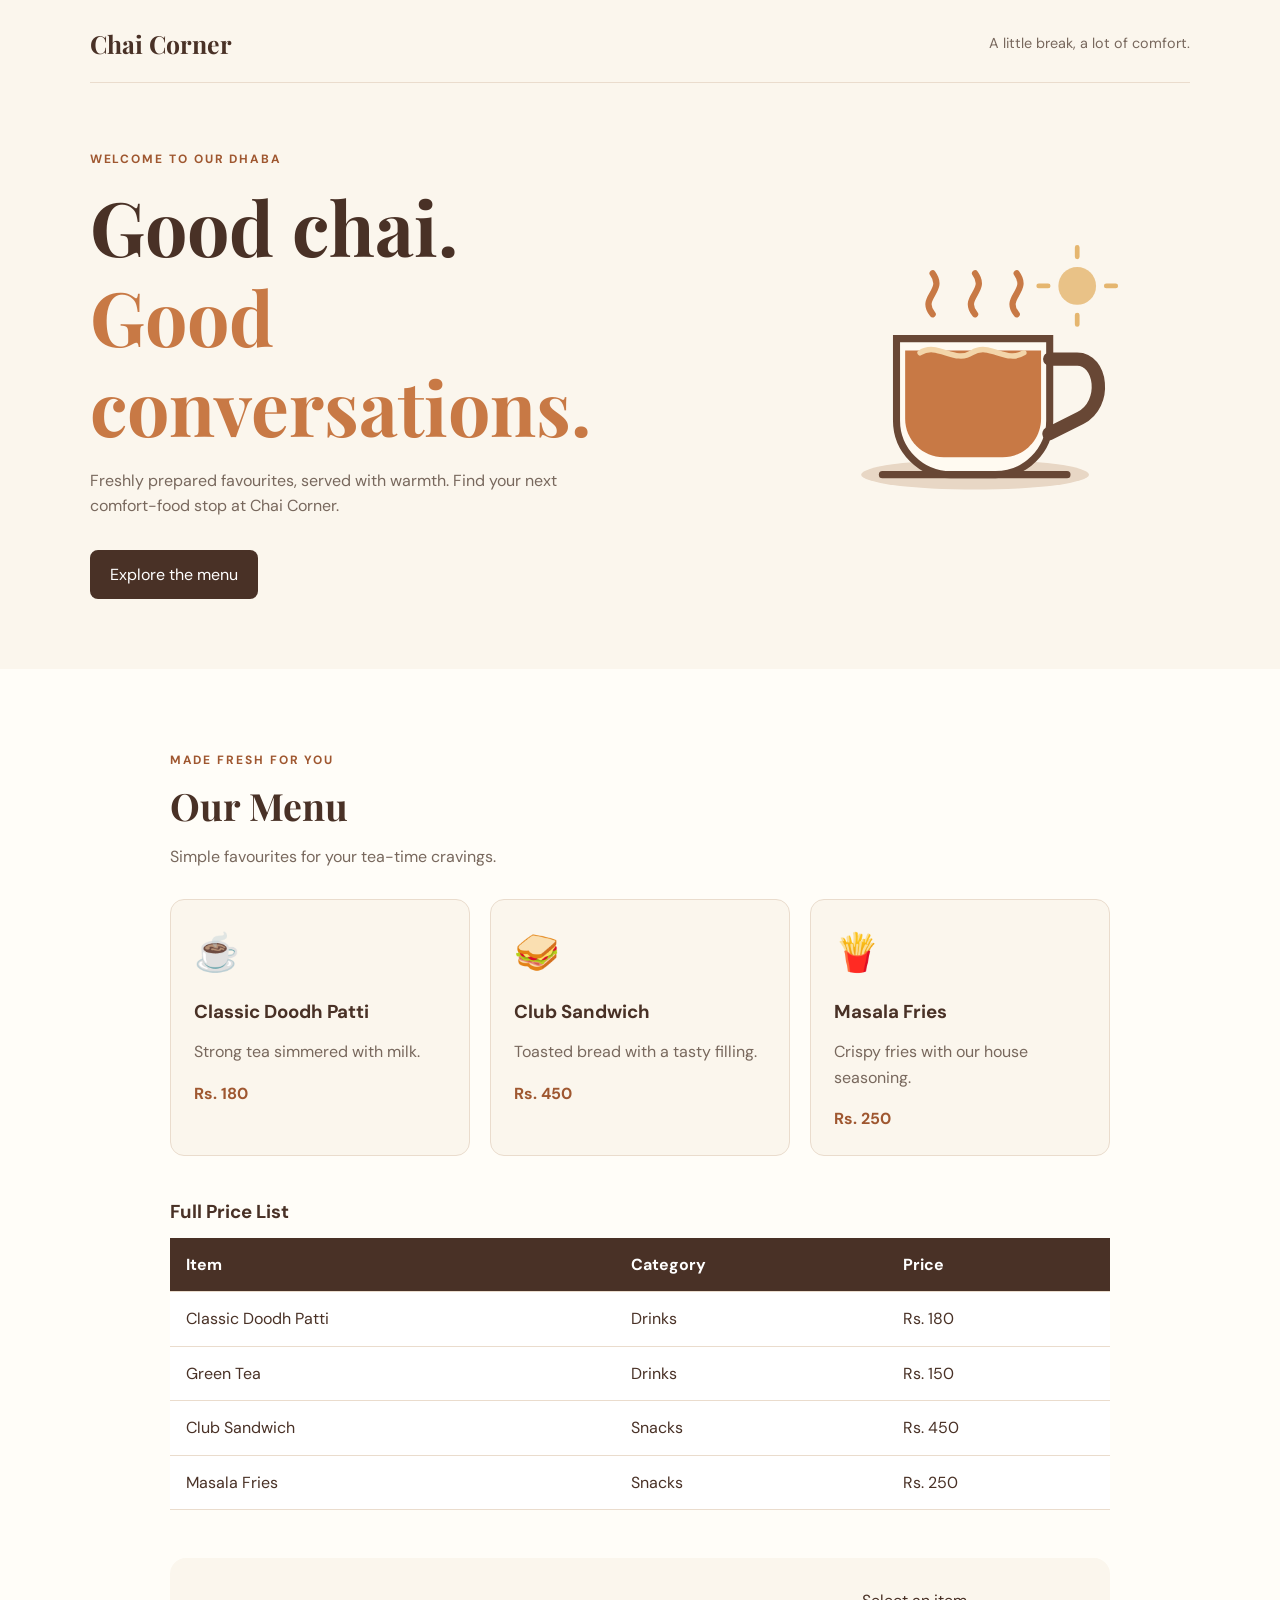
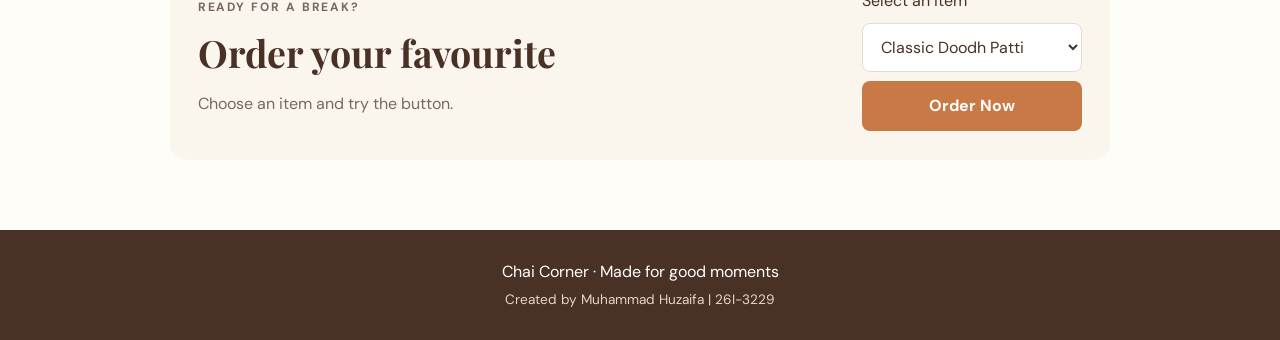
==== index.html @ 561e9e84 "Add lab 11 page" ====
<!DOCTYPE html>
<html lang="en">
<head>
    <!-- Student: Muhammad Huzaifa | Roll No: 26I-3229 | Section: E -->
    <meta charset="UTF-8">
    <meta name="viewport" content="width=device-width, initial-scale=1.0">
    <title>Chai Corner</title>
    <link rel="stylesheet" href="style.css">
</head>
<body>
    <header class="hero">
        <nav class="navbar">
            <a class="brand" href="#">Chai Corner</a>
            <span class="tagline">A little break, a lot of comfort.</span>
        </nav>
        <div class="hero-content">
            <div>
                <p class="eyebrow">WELCOME TO OUR DHABA</p>
                <h1>Good chai.<br><span>Good conversations.</span></h1>
                <p class="intro">Freshly prepared favourites, served with warmth. Find your next comfort-food stop at Chai Corner.</p>
                <a class="menu-link" href="#menu">Explore the menu</a>
            </div>
            <img class="hero-image" src="images/chai-cup.svg" alt="Illustration of a cup of chai">
        </div>
    </header>

    <main>
        <section class="section" id="menu">
            <p class="eyebrow">MADE FRESH FOR YOU</p>
            <h2>Our Menu</h2>
            <p class="section-intro">Simple favourites for your tea-time cravings.</p>

            <div class="menu-grid">
                <article class="menu-card">
                    <div class="food-icon">☕</div>
                    <h3>Classic Doodh Patti</h3>
                    <p>Strong tea simmered with milk.</p>
                    <strong>Rs. 180</strong>
                </article>
                <article class="menu-card">
                    <div class="food-icon">🥪</div>
                    <h3>Club Sandwich</h3>
                    <p>Toasted bread with a tasty filling.</p>
                    <strong>Rs. 450</strong>
                </article>
                <article class="menu-card">
                    <div class="food-icon">🍟</div>
                    <h3>Masala Fries</h3>
                    <p>Crispy fries with our house seasoning.</p>
                    <strong>Rs. 250</strong>
                </article>
            </div>

            <h3 class="table-heading">Full Price List</h3>
            <div class="table-wrap">
                <table>
                    <thead>
                        <tr><th>Item</th><th>Category</th><th>Price</th></tr>
                    </thead>
                    <tbody>
                        <tr><td>Classic Doodh Patti</td><td>Drinks</td><td>Rs. 180</td></tr>
                        <tr><td>Green Tea</td><td>Drinks</td><td>Rs. 150</td></tr>
                        <tr><td>Club Sandwich</td><td>Snacks</td><td>Rs. 450</td></tr>
                        <tr><td>Masala Fries</td><td>Snacks</td><td>Rs. 250</td></tr>
                    </tbody>
                </table>
            </div>

            <div class="order-panel">
                <div>
                    <p class="eyebrow">READY FOR A BREAK?</p>
                    <h2>Order your favourite</h2>
                    <p>Choose an item and try the button.</p>
                </div>
                <div class="order-controls">
                    <label for="item-choice">Select an item</label>
                    <select id="item-choice">
                        <option>Classic Doodh Patti</option>
                        <option>Green Tea</option>
                        <option>Club Sandwich</option>
                        <option>Masala Fries</option>
                    </select>
                    <button type="button" onclick="placeOrder()">Order Now</button>
                </div>
            </div>
        </section>
    </main>

    <footer>
        <p>Chai Corner · Made for good moments</p>
        <p class="student">Created by Muhammad Huzaifa | 26I-3229</p>
    </footer>

    <script src="script.js"></script>
</body>
</html>
---- style.css ----
/* Student: Muhammad Huzaifa | Roll No: 26I-3229 | Section: E */
@import url('https://fonts.googleapis.com/css2?family=DM+Sans:wght@400;500;600;700&family=Playfair+Display:wght@600;700&display=swap');

:root {
    --cream: #fbf6ed;
    --paper: #fffdf8;
    --brown: #493126;
    --muted: #78685d;
    --orange: #c87945;
    --orange-dark: #9f5730;
    --line: #eadccd;
}

* { box-sizing: border-box; }
html { scroll-behavior: smooth; }
body {
    margin: 0;
    background: var(--paper);
    color: var(--brown);
    font-family: 'DM Sans', Arial, sans-serif;
    line-height: 1.6;
}
.hero {
    background: var(--cream);
    padding: 24px max(7%, calc((100% - 1120px) / 2)) 70px;
}
.navbar {
    display: flex;
    justify-content: space-between;
    align-items: center;
    gap: 16px;
    border-bottom: 1px solid var(--line);
    padding-bottom: 18px;
}
.brand {
    color: var(--brown);
    text-decoration: none;
    font-family: 'Playfair Display', Georgia, serif;
    font-size: 1.55rem;
    font-weight: 700;
}
.tagline { color: var(--muted); font-size: .9rem; }
.hero-content {
    display: grid;
    grid-template-columns: 1.2fr .8fr;
    align-items: center;
    gap: 45px;
    padding-top: 55px;
}
.eyebrow {
    color: var(--orange-dark);
    font-size: .75rem;
    font-weight: 700;
    letter-spacing: .16em;
}
h1, h2, h3 { line-height: 1.2; }
h1 {
    font-family: 'Playfair Display', Georgia, serif;
    font-size: clamp(2.7rem, 6vw, 4.7rem);
    margin: 12px 0;
}
h1 span { color: var(--orange); }
.intro { color: var(--muted); max-width: 510px; }
.menu-link {
    display: inline-block;
    margin-top: 15px;
    background: var(--brown);
    color: white;
    padding: 12px 20px;
    border-radius: 8px;
    text-decoration: none;
}
.menu-link:hover, button:hover { background: var(--orange-dark); }
.hero-image { width: 100%; max-width: 330px; justify-self: center; }
.section { max-width: 1120px; margin: auto; padding: 70px 7%; }
.section h2, .order-panel h2 {
    font-family: 'Playfair Display', Georgia, serif;
    font-size: 2.35rem;
    margin: 5px 0;
}
.section-intro, .menu-card p, .order-panel p { color: var(--muted); }
.menu-grid {
    display: grid;
    grid-template-columns: repeat(3, 1fr);
    gap: 20px;
    margin: 30px 0 45px;
}
.menu-card {
    background: var(--cream);
    border: 1px solid var(--line);
    border-radius: 14px;
    padding: 23px;
}
.food-icon { font-size: 2.3rem; }
.menu-card h3 { margin-bottom: 5px; }
.menu-card strong { color: var(--orange-dark); }
.table-heading { margin-bottom: 14px; }
.table-wrap { overflow-x: auto; }
table { width: 100%; border-collapse: collapse; background: white; }
th, td { padding: 14px 16px; text-align: left; border-bottom: 1px solid var(--line); }
th { background: var(--brown); color: white; }
.order-panel {
    margin-top: 48px;
    padding: 28px;
    border-radius: 16px;
    background: var(--cream);
    display: flex;
    justify-content: space-between;
    align-items: center;
    gap: 25px;
}
.order-controls { display: grid; gap: 9px; min-width: 220px; }
select, button {
    font: inherit;
    padding: 12px 14px;
    border-radius: 8px;
}
select { border: 1px solid var(--line); background: white; color: var(--brown); }
button {
    border: 0;
    background: var(--orange);
    color: white;
    font-weight: 700;
    cursor: pointer;
}
footer {
    background: var(--brown);
    color: white;
    text-align: center;
    padding: 25px;
}
footer p { margin: 4px; }
.student { color: #e8d4c5; font-size: .85rem; }

@media (max-width: 700px) {
    .hero-content { grid-template-columns: 1fr; text-align: center; }
    .hero-image { max-width: 220px; }
    .menu-grid { grid-template-columns: 1fr; }
    .order-panel { align-items: stretch; flex-direction: column; }
    .navbar { align-items: flex-start; flex-direction: column; }
}
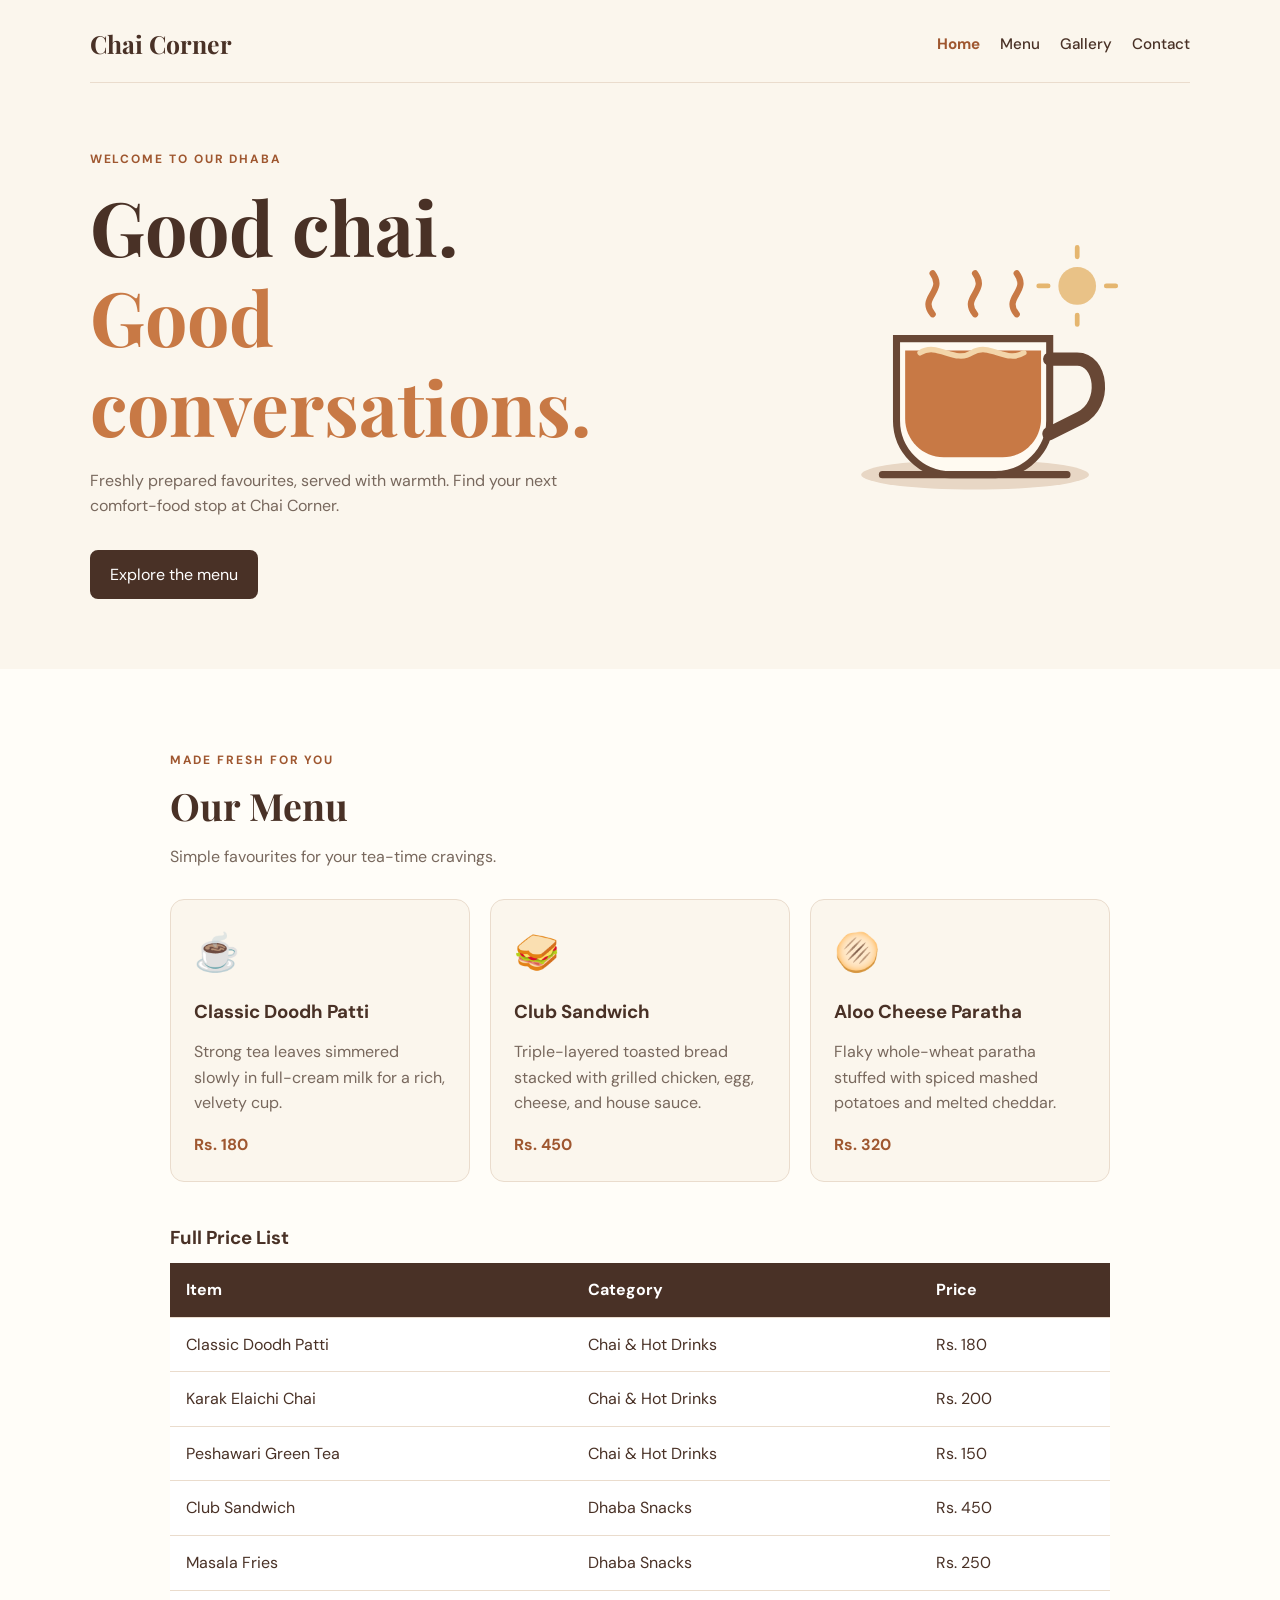
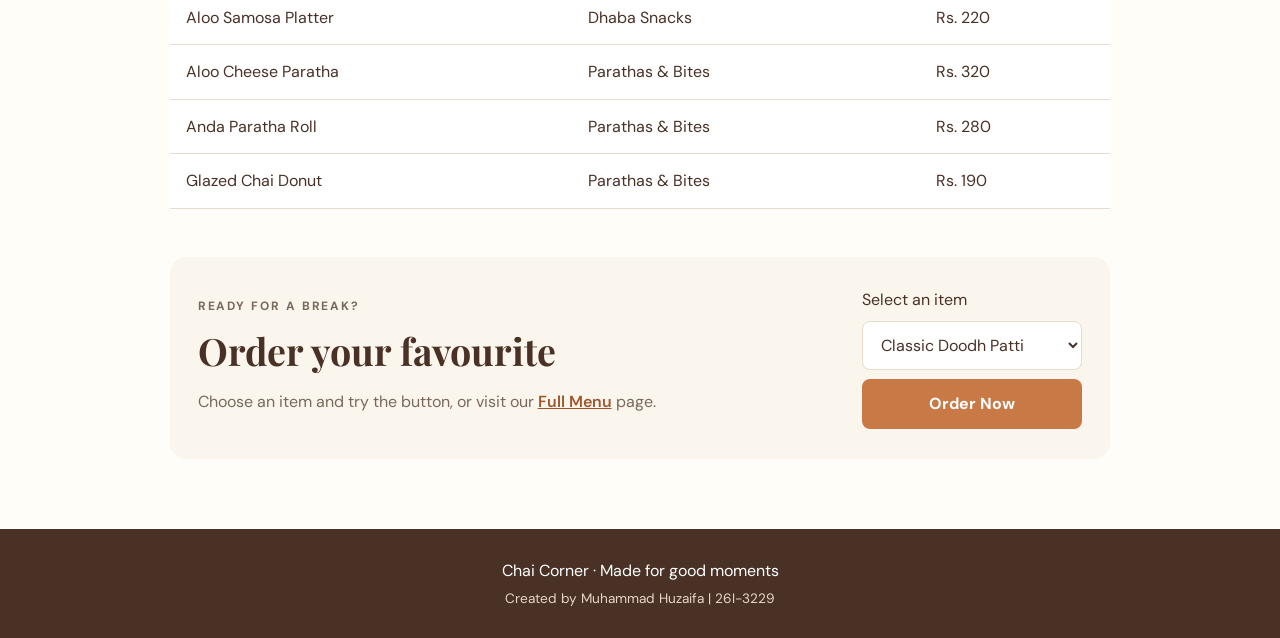
==== commit 69a8330d: "change the menu list" ====
--- a/index.html
+++ b/index.html
@@ -6,12 +6,37 @@
     <meta name="viewport" content="width=device-width, initial-scale=1.0">
     <title>Chai Corner</title>
     <link rel="stylesheet" href="style.css">
+    <style>
+        /* Multi-page navbar links matching subpages */
+        .nav-links {
+            display: flex;
+            flex-wrap: wrap;
+            gap: 20px;
+            align-items: center;
+        }
+        .nav-links a {
+            color: var(--brown);
+            text-decoration: none;
+            font-weight: 500;
+            font-size: 0.95rem;
+        }
+        .nav-links a:hover,
+        .nav-links a.active {
+            color: var(--orange-dark);
+            font-weight: 700;
+        }
+    </style>
 </head>
 <body>
     <header class="hero">
         <nav class="navbar">
-            <a class="brand" href="#">Chai Corner</a>
-            <span class="tagline">A little break, a lot of comfort.</span>
+            <a class="brand" href="index.html">Chai Corner</a>
+            <div class="nav-links">
+                <a class="active" href="index.html">Home</a>
+                <a href="menu.html">Menu</a>
+                <a href="gallery.html">Gallery</a>
+                <a href="contact.html">Contact</a>
+            </div>
         </nav>
         <div class="hero-content">
             <div>
@@ -30,24 +55,25 @@
             <h2>Our Menu</h2>
             <p class="section-intro">Simple favourites for your tea-time cravings.</p>
 
+            <!-- 3 Signature Favourites matching menu.html -->
             <div class="menu-grid">
                 <article class="menu-card">
                     <div class="food-icon">☕</div>
                     <h3>Classic Doodh Patti</h3>
-                    <p>Strong tea simmered with milk.</p>
+                    <p>Strong tea leaves simmered slowly in full-cream milk for a rich, velvety cup.</p>
                     <strong>Rs. 180</strong>
                 </article>
                 <article class="menu-card">
                     <div class="food-icon">🥪</div>
                     <h3>Club Sandwich</h3>
-                    <p>Toasted bread with a tasty filling.</p>
+                    <p>Triple-layered toasted bread stacked with grilled chicken, egg, cheese, and house sauce.</p>
                     <strong>Rs. 450</strong>
                 </article>
                 <article class="menu-card">
-                    <div class="food-icon">🍟</div>
-                    <h3>Masala Fries</h3>
-                    <p>Crispy fries with our house seasoning.</p>
-                    <strong>Rs. 250</strong>
+                    <div class="food-icon">🫓</div>
+                    <h3>Aloo Cheese Paratha</h3>
+                    <p>Flaky whole-wheat paratha stuffed with spiced mashed potatoes and melted cheddar.</p>
+                    <strong>Rs. 320</strong>
                 </article>
             </div>
 
@@ -58,10 +84,15 @@
                         <tr><th>Item</th><th>Category</th><th>Price</th></tr>
                     </thead>
                     <tbody>
-                        <tr><td>Classic Doodh Patti</td><td>Drinks</td><td>Rs. 180</td></tr>
-                        <tr><td>Green Tea</td><td>Drinks</td><td>Rs. 150</td></tr>
-                        <tr><td>Club Sandwich</td><td>Snacks</td><td>Rs. 450</td></tr>
-                        <tr><td>Masala Fries</td><td>Snacks</td><td>Rs. 250</td></tr>
+                        <tr><td>Classic Doodh Patti</td><td>Chai &amp; Hot Drinks</td><td>Rs. 180</td></tr>
+                        <tr><td>Karak Elaichi Chai</td><td>Chai &amp; Hot Drinks</td><td>Rs. 200</td></tr>
+                        <tr><td>Peshawari Green Tea</td><td>Chai &amp; Hot Drinks</td><td>Rs. 150</td></tr>
+                        <tr><td>Club Sandwich</td><td>Dhaba Snacks</td><td>Rs. 450</td></tr>
+                        <tr><td>Masala Fries</td><td>Dhaba Snacks</td><td>Rs. 250</td></tr>
+                        <tr><td>Aloo Samosa Platter</td><td>Dhaba Snacks</td><td>Rs. 220</td></tr>
+                        <tr><td>Aloo Cheese Paratha</td><td>Parathas &amp; Bites</td><td>Rs. 320</td></tr>
+                        <tr><td>Anda Paratha Roll</td><td>Parathas &amp; Bites</td><td>Rs. 280</td></tr>
+                        <tr><td>Glazed Chai Donut</td><td>Parathas &amp; Bites</td><td>Rs. 190</td></tr>
                     </tbody>
                 </table>
             </div>
@@ -70,15 +101,20 @@
                 <div>
                     <p class="eyebrow">READY FOR A BREAK?</p>
                     <h2>Order your favourite</h2>
-                    <p>Choose an item and try the button.</p>
+                    <p>Choose an item and try the button, or visit our <a href="menu.html" style="color: var(--orange-dark); font-weight: 600;">Full Menu</a> page.</p>
                 </div>
                 <div class="order-controls">
                     <label for="item-choice">Select an item</label>
                     <select id="item-choice">
                         <option>Classic Doodh Patti</option>
-                        <option>Green Tea</option>
+                        <option>Karak Elaichi Chai</option>
+                        <option>Peshawari Green Tea</option>
                         <option>Club Sandwich</option>
                         <option>Masala Fries</option>
+                        <option>Aloo Samosa Platter</option>
+                        <option>Aloo Cheese Paratha</option>
+                        <option>Anda Paratha Roll</option>
+                        <option>Glazed Chai Donut</option>
                     </select>
                     <button type="button" onclick="placeOrder()">Order Now</button>
                 </div>
@@ -93,4 +129,4 @@
 
     <script src="script.js"></script>
 </body>
-</html>
+</html>
